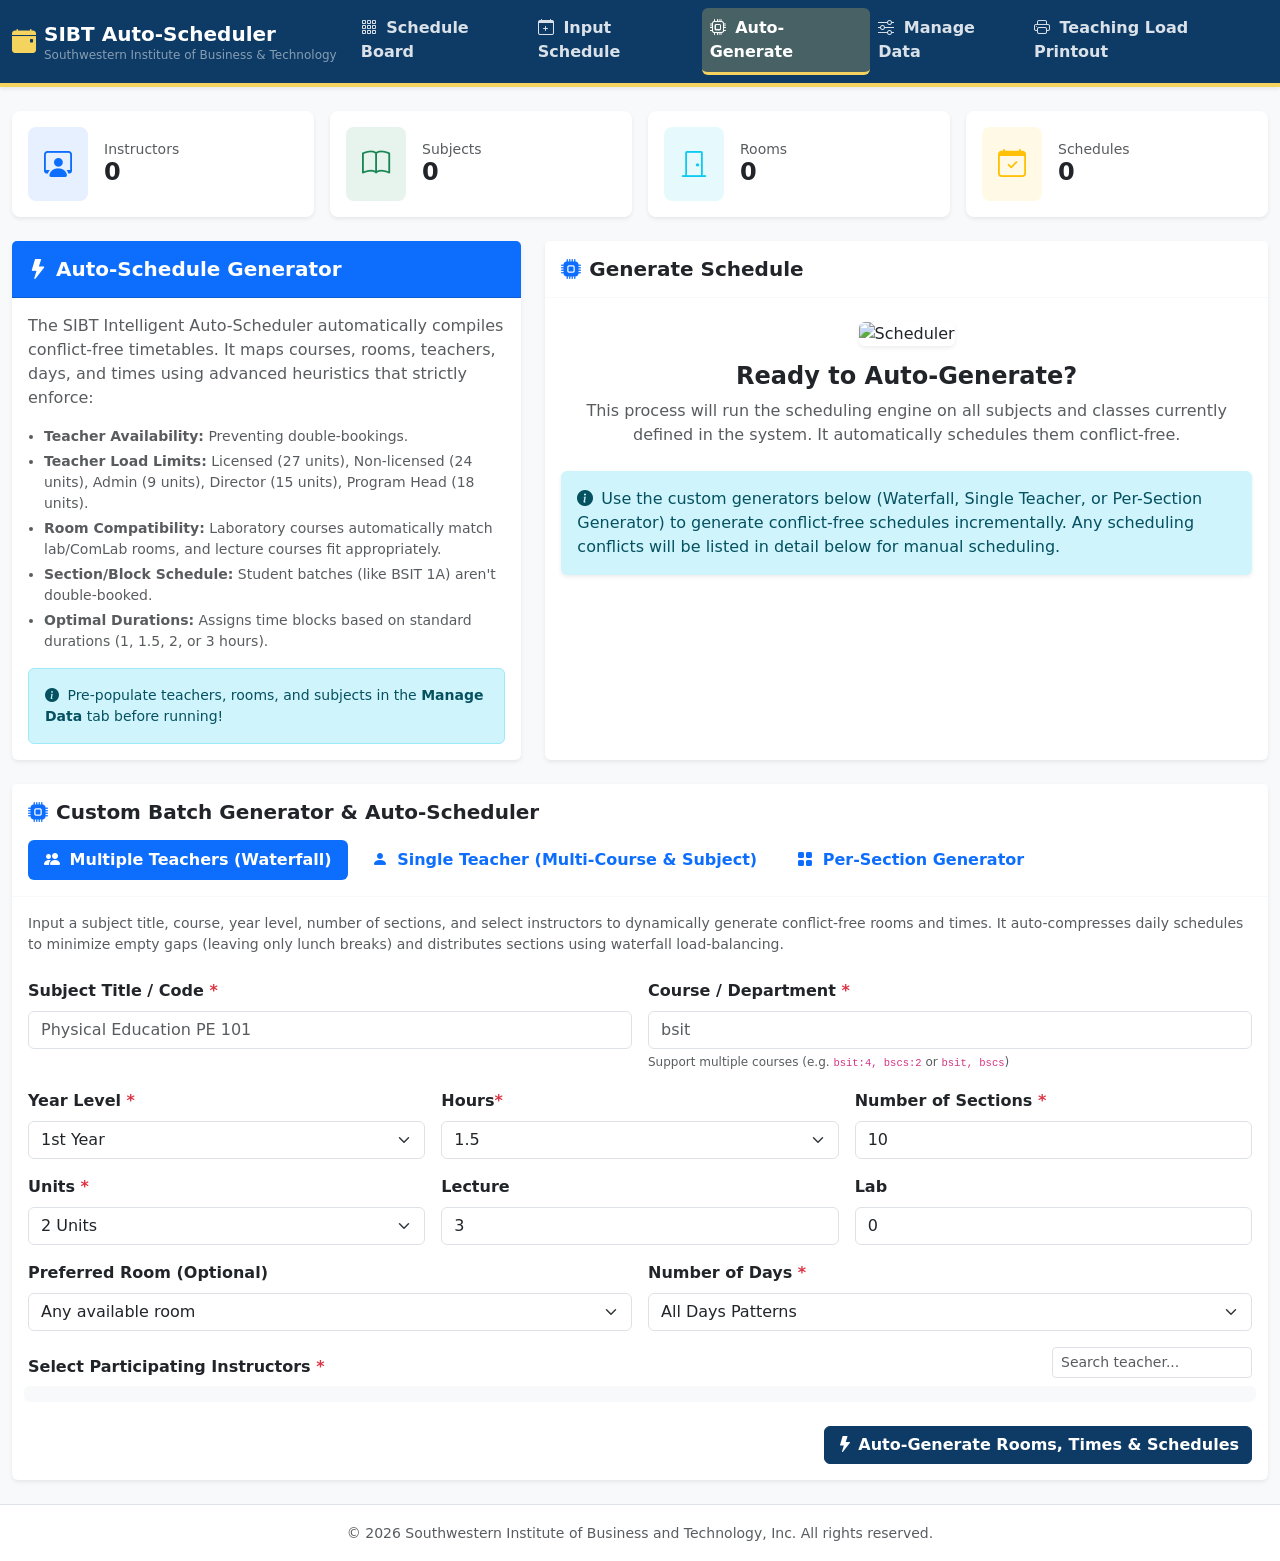
==== auto.html @ 99e2405f "Split application into standalone HTML pages and update pagination & SIBT blue/yellow theme - Create" ====
<!DOCTYPE html>
<html lang="en">
<head>
  <meta charset="UTF-8">
  <meta name="viewport" content="width=device-width, initial-scale=1.0">
  <title>Auto-Generate - SIBT Auto-Scheduler</title>
  <!-- Bootstrap 5 CSS -->
  <link href="https://cdn.jsdelivr.net/npm/bootstrap@5.3.2/dist/css/bootstrap.min.css" rel="stylesheet">
  <!-- Bootstrap Icons -->
  <link href="https://cdn.jsdelivr.net/npm/bootstrap-icons@1.11.1/font/bootstrap-icons.css" rel="stylesheet">
  <!-- Custom Stylesheet -->
  <link rel="stylesheet" href="style.css">
</head>
<body class="bg-light">

  <!-- Navigation Navbar -->
  <nav class="navbar navbar-expand-lg navbar-dark navbar-sibt shadow-sm no-print">
    <div class="container-fluid">
      <a class="navbar-brand d-flex align-items-center" href="board.html">
        <i class="bi bi-calendar-event-fill me-2 fs-4"></i>
        <div>
          <span class="fw-bold tracking-tight">SIBT Auto-Scheduler</span>
          <div class="text-white-50 small" style="font-size: 0.75rem; margin-top: -3px;">Southwestern Institute of Business & Technology</div>
        </div>
      </a>
      <button class="navbar-toggler" type="button" data-bs-toggle="collapse" data-bs-target="#navbarNav">
        <span class="navbar-toggler-icon"></span>
      </button>
      <div class="collapse navbar-collapse" id="navbarNav">
        <ul class="navbar-nav ms-auto fw-medium">
          <li class="nav-item">
            <a class="nav-link" id="tab-board" href="board.html">
              <i class="bi bi-grid-3x3-gap me-1"></i> Schedule Board
            </a>
          </li>
          <li class="nav-item">
            <a class="nav-link" id="tab-manual" href="input.html">
              <i class="bi bi-calendar-plus me-1"></i> Input Schedule
            </a>
          </li>
          <li class="nav-item">
            <a class="nav-link active" id="tab-auto" href="auto.html">
              <i class="bi bi-cpu me-1"></i> Auto-Generate
            </a>
          </li>
          <li class="nav-item">
            <a class="nav-link" id="tab-manage" href="manage.html">
              <i class="bi bi-sliders me-1"></i> Manage Data
            </a>
          </li>
          <li class="nav-item">
            <a class="nav-link" id="tab-print" href="print.html">
              <i class="bi bi-printer me-1"></i> Teaching Load Printout
            </a>
          </li>
        </ul>
      </div>
    </div>
  </nav>

  <div class="container-fluid py-4 no-print">
    <!-- Quick Stats Cards -->
    <div id="statsRow" class="row g-3 mb-4">
      <div class="col-6 col-md-3">
        <div class="card border-0 shadow-sm rounded-3">
          <div class="card-body d-flex align-items-center">
            <div class="bg-primary bg-opacity-10 text-primary p-3 rounded-3 me-3">
              <i class="bi bi-person-workspace fs-3"></i>
            </div>
            <div>
              <h6 class="text-muted mb-0 small">Instructors</h6>
              <h4 class="fw-bold mb-0" id="stat-instructors">0</h4>
            </div>
          </div>
        </div>
      </div>
      <div class="col-6 col-md-3">
        <div class="card border-0 shadow-sm rounded-3">
          <div class="card-body d-flex align-items-center">
            <div class="bg-success bg-opacity-10 text-success p-3 rounded-3 me-3">
              <i class="bi bi-book fs-3"></i>
            </div>
            <div>
              <h6 class="text-muted mb-0 small">Subjects</h6>
              <h4 class="fw-bold mb-0" id="stat-subjects">0</h4>
            </div>
          </div>
        </div>
      </div>
      <div class="col-6 col-md-3">
        <div class="card border-0 shadow-sm rounded-3">
          <div class="card-body d-flex align-items-center">
            <div class="bg-info bg-opacity-10 text-info p-3 rounded-3 me-3">
              <i class="bi bi-door-closed fs-3"></i>
            </div>
            <div>
              <h6 class="text-muted mb-0 small">Rooms</h6>
              <h4 class="fw-bold mb-0" id="stat-rooms">0</h4>
            </div>
          </div>
        </div>
      </div>
      <div class="col-6 col-md-3">
        <div class="card border-0 shadow-sm rounded-3">
          <div class="card-body d-flex align-items-center">
            <div class="bg-warning bg-opacity-10 text-warning p-3 rounded-3 me-3">
              <i class="bi bi-calendar-check fs-3"></i>
            </div>
            <div>
              <h6 class="text-muted mb-0 small">Schedules</h6>
              <h4 class="fw-bold mb-0" id="stat-schedules">0</h4>
            </div>
          </div>
        </div>
      </div>
    </div>

    <!-- Alert Container for Conflicts/Warnings -->
    <div id="globalAlerts" class="mb-4"></div>

    <!-- ================= AUTO-GENERATOR TAB ================= -->
    <div id="panel-auto" class="tab-panel">
      <!-- TOP ROW: Instructions Panel & Controller Panel -->
      <div class="row mb-4">
        <!-- Instructions Panel -->
        <div class="col-lg-5">
          <div class="card border-0 shadow-sm h-100">
            <div class="card-header bg-primary text-white py-3">
              <h5 class="mb-0 fw-bold"><i class="bi bi-lightning-fill me-2"></i>Auto-Schedule Generator</h5>
            </div>
            <div class="card-body">
              <p class="card-text text-muted">
                The SIBT Intelligent Auto-Scheduler automatically compiles conflict-free timetables. It maps courses, rooms, teachers, days, and times using advanced heuristics that strictly enforce:
              </p>
              <ul class="text-muted small ps-3">
                <li class="mb-1"><strong>Teacher Availability:</strong> Preventing double-bookings.</li>
                <li class="mb-1"><strong>Teacher Load Limits:</strong> Licensed (27 units), Non-licensed (24 units), Admin (9 units), Director (15 units), Program Head (18 units).</li>
                <li class="mb-1"><strong>Room Compatibility:</strong> Laboratory courses automatically match lab/ComLab rooms, and lecture courses fit appropriately.</li>
                <li class="mb-1"><strong>Section/Block Schedule:</strong> Student batches (like BSIT 1A) aren't double-booked.</li>
                <li class="mb-1"><strong>Optimal Durations:</strong> Assigns time blocks based on standard durations (1, 1.5, 2, or 3 hours).</li>
              </ul>
              <div class="alert alert-info mt-3 small mb-0">
                <i class="bi bi-info-circle-fill me-1"></i> Pre-populate teachers, rooms, and subjects in the <strong>Manage Data</strong> tab before running!
              </div>
            </div>
          </div>
        </div>

        <!-- Controller Panel -->
        <div class="col-lg-7">
          <div class="card border-0 shadow-sm h-100">
            <div class="card-header bg-white py-3 border-light">
              <h5 class="mb-0 fw-bold text-dark"><i class="bi bi-cpu-fill me-2 text-primary"></i>Generate Schedule</h5>
            </div>
            <div class="card-body text-center py-4">
              <div class="mb-4">
                <img src="https://images.unsplash.com/photo-1516321318423-f06f85e504b3?auto=format&fit=crop&w=400&q=80" alt="Scheduler" class="img-fluid rounded mb-3 shadow-sm" style="max-height: 140px; object-fit: cover;">
                <h4 class="fw-bold">Ready to Auto-Generate?</h4>
                <p class="text-muted">This process will run the scheduling engine on all subjects and classes currently defined in the system. It automatically schedules them conflict-free.</p>
              </div>

              <div class="alert alert-info border-0 shadow-sm text-start mb-0">
                <i class="bi bi-info-circle-fill me-2"></i>Use the custom generators below (Waterfall, Single Teacher, or Per-Section Generator) to generate conflict-free schedules incrementally. Any scheduling conflicts will be listed in detail below for manual scheduling.
              </div>
            </div>
          </div>

          <!-- Log Box / Result Box -->
          <div class="card border-0 shadow-sm d-none mt-4" id="autoSchedulerResults">
            <div class="card-header bg-white py-3 border-light d-flex justify-content-between align-items-center">
              <h6 class="mb-0 fw-bold"><i class="bi bi-terminal me-2"></i>Execution Logs & Statistics</h6>
              <span class="badge" id="schedulerStatusBadge">Success</span>
            </div>
            <div class="card-body">
              <div class="row text-center mb-3">
                <div class="col-4">
                  <div class="p-2 border rounded">
                    <span class="text-muted d-block small">Total Subjects</span>
                    <strong class="fs-5" id="log-total-subjects">0</strong>
                  </div>
                </div>
                <div class="col-4">
                  <div class="p-2 border rounded bg-success bg-opacity-10 text-success">
                    <span class="d-block small">Scheduled</span>
                    <strong class="fs-5" id="log-scheduled">0</strong>
                  </div>
                </div>
                <div class="col-4">
                  <div class="p-2 border rounded bg-danger bg-opacity-10 text-danger">
                    <span class="d-block small">Unscheduled</span>
                    <strong class="fs-5" id="log-unscheduled">0</strong>
                  </div>
                </div>
              </div>
              <div class="bg-dark text-light p-3 rounded" style="font-family: monospace; font-size: 0.8rem; max-height: 200px; overflow-y: auto;" id="schedulerConsole">
                <!-- Log entries -->
              </div>
            </div>
          </div>
        </div>
      </div>

      <!-- BOTTOM ROW: Custom Batch Generator & Auto-Scheduler Card -->
      <div class="row">
        <div class="col-12">
          <div class="card border-0 shadow-sm">
            <div class="card-header bg-white py-3 border-light">
              <h5 class="mb-3 fw-bold text-dark"><i class="bi bi-cpu-fill me-2 text-primary"></i>Custom Batch Generator & Auto-Scheduler</h5>
              <!-- Mode Tabs at Top under Card Header -->
              <ul class="nav nav-pills gap-2" id="batch-tabs" role="tablist">
                <li class="nav-item" role="presentation">
                  <button class="nav-link active fw-bold btn-sm rounded-2 px-3" id="tab-mode-waterfall" data-bs-toggle="pill" data-bs-target="#pane-mode-waterfall" type="button" role="tab">
                    <i class="bi bi-people-fill me-1"></i> Multiple Teachers (Waterfall)
                  </button>
                </li>
                <li class="nav-item" role="presentation">
                  <button class="nav-link fw-semibold btn-sm rounded-2 px-3" id="tab-mode-single" data-bs-toggle="pill" data-bs-target="#pane-mode-single" type="button" role="tab">
                    <i class="bi bi-person-fill me-1"></i> Single Teacher (Multi-Course & Subject)
                  </button>
                </li>
                <li class="nav-item" role="presentation">
                  <button class="nav-link fw-semibold btn-sm rounded-2 px-3" id="tab-mode-section" data-bs-toggle="pill" data-bs-target="#pane-mode-section" type="button" role="tab">
                    <i class="bi bi-grid-fill me-1"></i> Per-Section Generator
                  </button>
                </li>
              </ul>
            </div>
            <div class="card-body">
              <div class="tab-content" id="batchTabContent">
                <!-- PANE 1: MULTIPLE TEACHERS WATERFALL -->
                <div class="tab-pane fade show active" id="pane-mode-waterfall" role="tabpanel">
                  <p class="text-muted small mb-4">Input a subject title, course, year level, number of sections, and select instructors to dynamically generate conflict-free rooms and times. It auto-compresses daily schedules to minimize empty gaps (leaving only lunch breaks) and distributes sections using waterfall load-balancing.</p>
                  <form id="waterfallForm" onsubmit="event.preventDefault();">
                    <div class="row g-3">
                      <div class="col-md-6">
                        <label class="form-label fw-semibold">Subject Title / Code <span class="text-danger">*</span></label>
                        <input type="text" class="form-control" id="batch-subject" placeholder="Physical Education PE 101" list="existing-subjects-list" required>
                        <datalist id="existing-subjects-list">
                          <!-- Filled dynamically -->
                        </datalist>
                      </div>
                      <div class="col-md-6">
                        <label class="form-label fw-semibold">Course / Department <span class="text-danger">*</span></label>
                        <input type="text" class="form-control" id="batch-course" placeholder="bsit" required>
                        <small class="text-muted" style="font-size: 0.75rem;">Support multiple courses (e.g. <code>bsit:4, bscs:2</code> or <code>bsit, bscs</code>)</small>
                      </div>
                      <div class="col-md-4">
                        <label class="form-label fw-semibold">Year Level <span class="text-danger">*</span></label>
                        <select class="form-select" id="batch-year">
                          <option value="1" selected>1st Year</option>
                          <option value="2">2nd Year</option>
                          <option value="3">3rd Year</option>
                          <option value="4">4th Year</option>
                        </select>
                      </div>
                      <div class="col-md-4">
                        <label class="form-label fw-semibold">Hours<span class="text-danger">*</span></label>
                        <select class="form-select" id="batch-hours">
                          <option value="1">1</option>
                          <option value="1.5" selected>1.5</option>
                          <option value="2">2</option>
                          <option value="3">3</option>
                        </select>
                      </div>
                      <div class="col-md-4">
                        <label class="form-label fw-semibold">Number of Sections <span class="text-danger">*</span></label>
                        <input type="number" class="form-control" id="batch-sections-count" min="1" max="24" value="10" required>
                      </div>
                      <div class="col-md-4">
                        <label class="form-label fw-semibold">Units <span class="text-danger">*</span></label>
                        <select class="form-select" id="batch-units">
                          <option value="1">1 Unit</option>
                          <option value="2" selected>2 Units</option>
                          <option value="3">3 Units</option>
                          <option value="4">4 Units</option>
                          <option value="5">5 Units</option>
                        </select>
                      </div>
                      <div class="col-md-4">
                        <label class="form-label fw-semibold">Lecture</label>
                        <input type="number" class="form-control" id="batch-lec-hours" min="0" max="10" value="3">
                      </div>
                      <div class="col-md-4">
                        <label class="form-label fw-semibold">Lab</label>
                        <input type="number" class="form-control" id="batch-lab-hours" min="0" max="10" value="0">
                      </div>
                      <div class="col-md-6">
                        <label class="form-label fw-semibold">Preferred Room (Optional)</label>
                        <select class="form-select" id="waterfall-room">
                          <option value="">Any available room</option>
                          <!-- Filled dynamically -->
                        </select>
                      </div>
                      <div class="col-md-6">
                        <label class="form-label fw-semibold">Number of Days <span class="text-danger">*</span></label>
                        <select class="form-select" id="batch-days-count">
                          <option value="all" selected>All Days Patterns</option>
                          <option value="1">1 Day per week</option>
                          <option value="2">2 Days per week</option>
                          <option value="3">3 Days per week</option>
                        </select>
                      </div>
                      <div class="col-12">
                        <div class="d-flex flex-wrap justify-content-between align-items-center mb-2 gap-2">
                          <label class="form-label fw-semibold mb-0">Select Participating Instructors <span class="text-danger">*</span></label>
                          <div class="d-flex flex-wrap gap-2 align-items-center">
                            <input type="text" id="waterfall-teacher-search" class="form-control form-control-sm" placeholder="Search teacher..." oninput="onWaterfallSearchChange()" style="max-width: 200px;">
                            <nav aria-label="Waterfall Pagination" class="mb-0">
                              <ul class="pagination pagination-sm mb-0" id="waterfall-teachers-pagination">
                                <!-- Pagination dynamic -->
                              </ul>
                            </nav>
                          </div>
                        </div>
                        <div id="waterfall-instructors-list" class="row g-2 p-2 bg-light rounded" style="max-height: 180px; overflow-y: auto;">
                          <!-- Filled dynamically with checkboxes -->
                        </div>
                      </div>
                      <div class="col-12 d-flex justify-content-end mt-4">
                        <button type="button" class="btn btn-primary" onclick="runWaterfallScheduler()">
                          <i class="bi bi-lightning-fill"></i> Auto-Generate Rooms, Times & Schedules
                        </button>
                      </div>
                    </div>
                  </form>
                </div>

                <!-- PANE 2: SINGLE TEACHER -->
                <div class="tab-pane fade" id="pane-mode-single" role="tabpanel">
                  <p class="text-muted small mb-4">Generate schedules assigned to a single dedicated instructor across multiple sections.</p>
                  <form id="singleTeacherForm" onsubmit="event.preventDefault();">
                    <div class="row g-3">
                      <div class="col-md-6">
                        <label class="form-label fw-semibold">Subject Title / Code <span class="text-danger">*</span></label>
                        <input type="text" class="form-control" id="single-subject" placeholder="Computer Programming CC 102" list="existing-subjects-list" required>
                      </div>
                      <div class="col-md-6">
                        <label class="form-label fw-semibold">Course / Department <span class="text-danger">*</span></label>
                        <input type="text" class="form-control" id="single-course" placeholder="bsit" required>
                      </div>
                      <div class="col-md-4">
                        <label class="form-label fw-semibold">Year Level</label>
                        <select class="form-select" id="single-year">
                          <option value="1">1st Year</option>
                          <option value="2">2nd Year</option>
                          <option value="3">3rd Year</option>
                          <option value="4">4th Year</option>
                        </select>
                      </div>
                      <div class="col-md-4">
                        <label class="form-label fw-semibold">Hours<span class="text-danger">*</span></label>
                        <select class="form-select" id="single-hours">
                          <option value="1">1</option>
                          <option value="1.5" selected>1.5</option>
                          <option value="2">2</option>
                          <option value="3">3</option>
                        </select>
                      </div>
                      <div class="col-md-4">
                        <label class="form-label fw-semibold">Number of Sections</label>
                        <input type="number" class="form-control" id="single-sections" min="1" max="10" value="3">
                      </div>
                      <div class="col-md-6">
                        <label class="form-label fw-semibold">Select Instructor <span class="text-danger">*</span></label>
                        <select class="form-select" id="single-mode-teacher" required>
                          <option value="">Choose teacher...</option>
                        </select>
                      </div>
                      <div class="col-md-6">
                        <label class="form-label fw-semibold">Number of Days <span class="text-danger">*</span></label>
                        <select class="form-select" id="single-days-count">
                          <option value="all" selected>All Days Patterns</option>
                          <option value="1">1 Day per week</option>
                          <option value="2">2 Days per week</option>
                          <option value="3">3 Days per week</option>
                        </select>
                      </div>
                      <div class="col-12 d-flex justify-content-end mt-4">
                        <button type="button" class="btn btn-primary" onclick="runSingleTeacherScheduler()">
                          <i class="bi bi-lightning-fill"></i> Generate Single Teacher Schedule
                        </button>
                      </div>
                    </div>
                  </form>
                </div>

                <!-- PANE 3: PER-SECTION GENERATOR -->
                <div class="tab-pane fade" id="pane-mode-section" role="tabpanel">
                  <p class="text-muted small mb-3">Select course, year, section, and curriculum to automatically display all subjects for the section and assign instructors.</p>
                  <form id="perSectionForm" onsubmit="event.preventDefault();">
                    <div class="row g-3 mb-3">
                      <div class="col-md-3">
                        <label class="form-label fw-semibold">Course / Dept <span class="text-danger">*</span></label>
                        <select class="form-select" id="section-course" onchange="loadSectionSubjects()">
                          <option value="BSIT">BSIT</option>
                          <option value="BEED">BEED</option>
                          <option value="BSED">BSED</option>
                          <option value="BSCA">BSCA</option>
                          <option value="BSCRIM">BSCRIM</option>
                          <option value="BSHM">BSHM</option>
                          <option value="BSBA-FM">BSBA-FM</option>
                          <option value="BSBA-HRDM">BSBA-HRDM</option>
                          <option value="BSBA-MM">BSBA-MM</option>
                        </select>
                      </div>
                      <div class="col-md-2">
                        <label class="form-label fw-semibold">Year Level <span class="text-danger">*</span></label>
                        <select class="form-select" id="section-year" onchange="loadSectionSubjects()">
                          <option value="1">1st Year</option>
                          <option value="2">2nd Year</option>
                          <option value="3">3rd Year</option>
                          <option value="4">4th Year</option>
                        </select>
                      </div>
                      <div class="col-md-2">
                        <label class="form-label fw-semibold">Semester <span class="text-danger">*</span></label>
                        <select class="form-select" id="section-semester" onchange="loadSectionSubjects()">
                          <option value="1" selected>1st Semester</option>
                          <option value="2">2nd Semester</option>
                          <option value="all">All Semesters</option>
                        </select>
                      </div>
                      <div class="col-md-2">
                        <label class="form-label fw-semibold">Section / Block <span class="text-danger">*</span></label>
                        <select class="form-select" id="section-block" onchange="loadSectionSubjects()">
                          <option value="1A">1A</option>
                          <option value="1B">1B</option>
                          <option value="2A">2A</option>
                          <option value="2B">2B</option>
                          <option value="3A">3A</option>
                          <option value="3B">3B</option>
                          <option value="4A">4A</option>
                          <option value="4B">4B</option>
                        </select>
                      </div>
                      <div class="col-md-3">
                        <label class="form-label fw-semibold">Curriculum <span class="text-danger">*</span></label>
                        <select class="form-select" id="section-curriculum" onchange="loadSectionSubjects()">
                          <option value="new">New Curriculum</option>
                          <option value="old">Old Curriculum</option>
                          <option value="all">All Curriculums</option>
                        </select>
                      </div>
                    </div>

                    <!-- Subjects & Instructor Mapping Table Container -->
                    <div id="section-subjects-wrapper" class="card border mb-3">
                      <div class="card-header bg-light py-2 d-flex justify-content-between align-items-center">
                        <span class="fw-bold text-dark small"><i class="bi bi-journal-bookmark-fill me-1 text-primary"></i>Matching Subjects for Selected Section</span>
                        <span class="badge bg-secondary" id="section-subject-count">0 Subjects Found</span>
                      </div>
                      <div class="card-body p-0">
                        <div class="table-responsive">
                          <table class="table table-hover align-middle mb-0">
                            <thead class="table-light fs-7 fw-bold">
                              <tr>
                                <th>Subject Code & Title</th>
                                <th>Type</th>
                                <th class="text-center">Units</th>
                                <th class="text-center">Lec/Lab</th>
                                <th style="min-width: 100px;">Hours</th>
                                <th style="min-width: 150px;">Number of Days</th>
                                <th style="min-width: 220px;">Assigned Instructor</th>
                              </tr>
                            </thead>
                            <tbody id="section-subjects-list">
                              <!-- Dynamically populated -->
                            </tbody>
                          </table>
                        </div>
                      </div>
                    </div>

                    <div class="d-flex justify-content-end">
                      <button type="button" class="btn btn-primary" onclick="runPerSectionScheduler()">
                        <i class="bi bi-lightning-fill me-1"></i> Generate Section Schedule
                      </button>
                    </div>
                  </form>
                </div>
              </div>
            </div>
          </div>
        </div>
      </div>
    </div>
  </div>

  <!-- Footer -->
  <footer class="footer bg-white py-3 border-top mt-auto no-print">
    <div class="container text-center">
      <span class="text-muted small">© 2026 Southwestern Institute of Business and Technology, Inc. All rights reserved.</span>
    </div>
  </footer>

  <!-- Toast Notification System -->
  <div class="toast-container position-fixed bottom-0 end-0 p-3 no-print">
    <div id="actionToast" class="toast align-items-center text-white bg-dark border-0" role="alert" aria-live="assertive" aria-atomic="true">
      <div class="d-flex">
        <div class="toast-body" id="toastMsg">
          Success!
        </div>
        <button type="button" class="btn-close btn-close-white me-2 m-auto" data-bs-dismiss="toast" aria-label="Close"></button>
      </div>
    </div>
  </div>

  <!-- Bootstrap 5 JavaScript Bundle -->
  <script src="https://cdn.jsdelivr.net/npm/bootstrap@5.3.2/dist/js/bootstrap.bundle.min.js"></script>
  <!-- Core Logic Script -->
  <script src="script.js"></script>
</body>
</html>
---- style.css ----
/* Custom SIBT Styling - SIBT Royal Blue & Golden Yellow Theme */

:root {
  --sibt-blue: #0d3b66;
  --sibt-blue-dark: #092847;
  --sibt-blue-light: #1d4ed8;
  --sibt-yellow: #f4d35e;
  --sibt-yellow-dark: #e0a96d;
  --sibt-gold: #f59e0b;
}

body {
  font-family: 'Segoe UI', system-ui, -apple-system, sans-serif;
  background-color: #f4f6f9;
  display: flex;
  flex-direction: column;
  min-height: 100vh;
}

/* Header & Navbar SIBT Theme */
.navbar-sibt {
  background-color: var(--sibt-blue) !important;
  border-bottom: 4px solid var(--sibt-yellow);
}

.navbar-sibt .navbar-brand {
  color: #ffffff !important;
}

.navbar-sibt .navbar-brand i {
  color: var(--sibt-yellow) !important;
}

.navbar-sibt .nav-link {
  color: rgba(255, 255, 255, 0.85) !important;
  font-weight: 600;
  padding: 0.5rem 1rem;
  border-radius: 6px;
  transition: all 0.2s ease-in-out;
}

.navbar-sibt .nav-link:hover {
  color: var(--sibt-yellow) !important;
  background-color: rgba(255, 255, 255, 0.08);
}

.navbar-sibt .nav-link.active {
  color: #ffffff !important;
  background-color: rgba(244, 211, 94, 0.25) !important;
  border-bottom: 3px solid var(--sibt-yellow);
}

/* Custom Scrollbar */
::-webkit-scrollbar {
  width: 8px;
  height: 8px;
}
::-webkit-scrollbar-track {
  background: #f1f1f1;
}
::-webkit-scrollbar-thumb {
  background: var(--sibt-blue);
  border-radius: 4px;
}
::-webkit-scrollbar-thumb:hover {
  background: var(--sibt-blue-dark);
}

/* Custom styles for tables and forms */
.fs-7 {
  font-size: 0.8rem;
}

.table > thead {
  background-color: #0d3b66 !important;
  color: #ffffff !important;
  font-weight: 600;
}

.table > thead th {
  background-color: #0d3b66 !important;
  color: #ffffff !important;
  border-bottom: 2px solid var(--sibt-yellow) !important;
}

.bg-light-blue {
  background-color: #f0f4f8;
  border: 1px solid #cbd5e1;
  border-radius: 8px;
}

/* Primary Button Override to SIBT Blue & Gold */
.btn-primary {
  background-color: var(--sibt-blue) !important;
  border-color: var(--sibt-blue) !important;
  color: #ffffff !important;
  font-weight: 600;
}

.btn-primary:hover, .btn-primary:focus {
  background-color: var(--sibt-blue-dark) !important;
  border-color: var(--sibt-blue-dark) !important;
}

.btn-warning, .btn-outline-warning {
  background-color: var(--sibt-yellow) !important;
  border-color: var(--sibt-gold) !important;
  color: #092847 !important;
  font-weight: 600;
}

/* Active sub-tab styling */
.list-group-item.active {
  background-color: var(--sibt-blue) !important;
  border-color: var(--sibt-blue) !important;
  color: #ffffff !important;
  border-left: 5px solid var(--sibt-yellow) !important;
}

/* Pagination SIBT Theme */
.pagination .page-item.active .page-link {
  background-color: var(--sibt-blue) !important;
  border-color: var(--sibt-blue) !important;
  color: var(--sibt-yellow) !important;
  font-weight: 700;
}

.pagination .page-link {
  color: var(--sibt-blue);
  font-weight: 600;
}

.pagination .page-link:hover {
  background-color: rgba(244, 211, 94, 0.2);
  color: var(--sibt-blue-dark);
}

/* Conflict styling on live monitor */
.conflict-card {
  border-left: 5px solid #dc3545 !important;
  background-color: #fff8f8;
}

.conflict-warning {
  color: #dc3545;
  font-weight: bold;
}

/* PRINT MEDIA RULES - Ensures High Fidelity print output matched to the images */
@media print {
  body {
    background-color: #fff !important;
    color: #000 !important;
    font-size: 11pt !important;
  }
  
  /* Hide standard screen elements completely during printing */
  .no-print, 
  nav, 
  footer, 
  .toast-container,
  #statsRow, 
  #filterForm, 
  .card-header,
  #globalAlerts,
  .btn,
  .tab-panel:not(#panel-print),
  .navbar,
  .container-fluid > *:not(#panel-print) {
    display: none !important;
  }

  /* Make sure panel-print occupies full page */
  #panel-print,
  #panel-print * {
    display: block !important;
  }

  .card {
    border: none !important;
    box-shadow: none !important;
    background: none !important;
  }

  .card-body {
    padding: 0 !important;
  }

  #printout-container {
    width: 100% !important;
    min-height: auto !important;
    box-shadow: none !important;
    padding: 0 !important;
    margin: 0 !important;
    display: block !important;
  }

  table {
    width: 100% !important;
    border-collapse: collapse !important;
  }

  table, th, td {
    border: 1.5px solid #000 !important;
    color: #000 !important;
  }

  th {
    background-color: #f2f2f2 !important;
    -webkit-print-color-adjust: exact;
    print-color-adjust: exact;
  }

  /* Force exact print background colors if supported */
  * {
    -webkit-print-color-adjust: exact !important;
    print-color-adjust: exact !important;
  }
}

/* Styling specifically for the printout form preview on screen */
#printout-container {
  border: 1px solid #dee2e6;
}

/* Header, lines, and form parameters in official assignment document */
.official-title {
  font-family: "Georgia", "Times New Roman", serif;
  font-weight: 800;
  color: #000;
  text-transform: uppercase;
}

.official-table th {
  background-color: #f8f9fa;
  color: #000;
  text-align: center;
  font-size: 0.85rem;
  border: 1px solid #000;
  vertical-align: middle;
}

.official-table td {
  border: 1px solid #000;
  font-size: 0.85rem;
  vertical-align: middle;
  padding: 6px;
  color: #000;
}

.official-summary-table td {
  border: 1px solid #000;
  font-size: 0.8rem;
  padding: 4px 8px;
}

/* Helper spacing */
.line-height-1 {
  line-height: 1.2;
}

/* Inline Editable Fields in Manage Data */
.editable-field {
  transition: all 0.2s ease-in-out;
  border-radius: 4px;
}

.editable-field:hover {
  background-color: rgba(13, 110, 253, 0.05) !important;
  border: 1px solid #ced4da !important;
  cursor: pointer;
}

.editable-field:focus {
  background-color: #ffffff !important;
  border: 1px solid #0d6efd !important;
  box-shadow: 0 0 0 0.2rem rgba(13, 110, 253, 0.25) !important;
  outline: none;
}
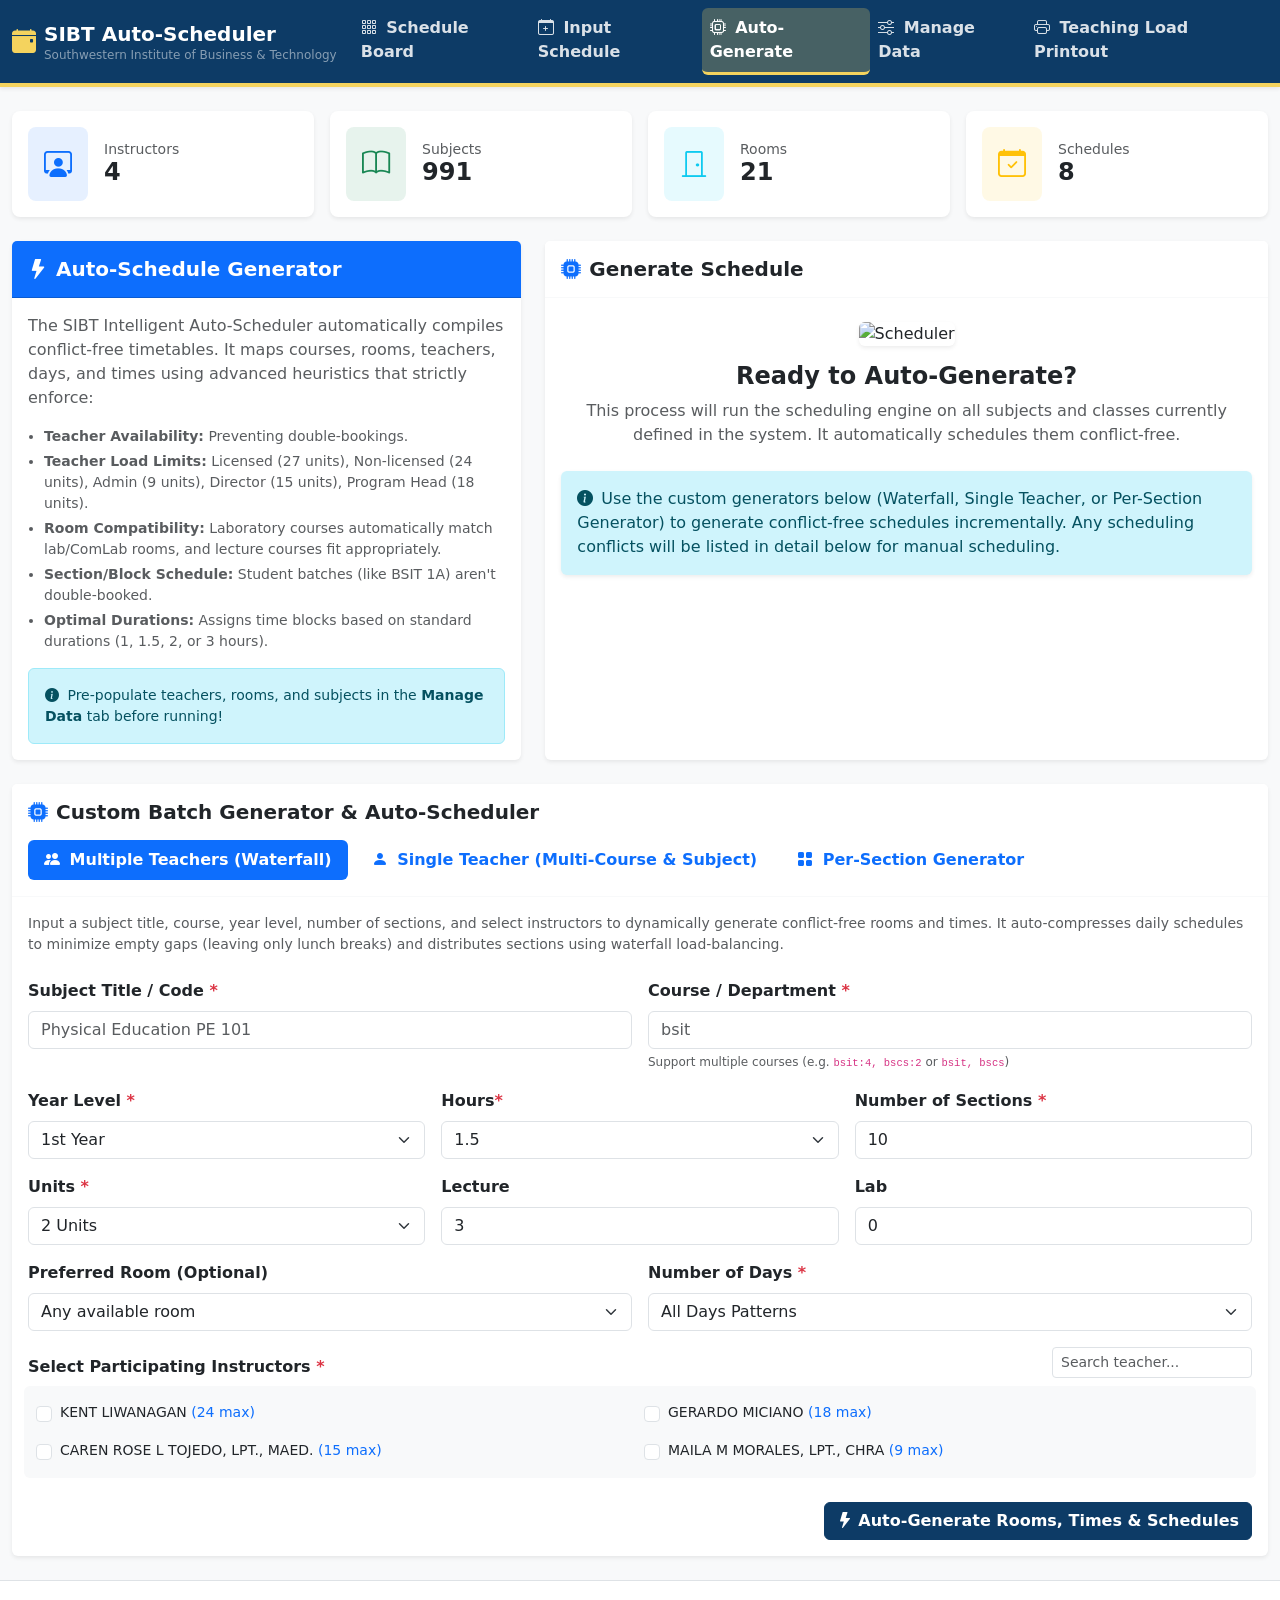
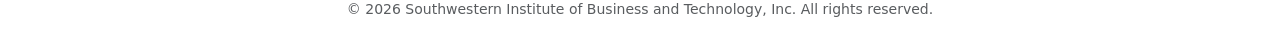
==== commit 7373f3aa: "Enhance section block updates and add conflict list view button to Per-Section Generator Co-authored" ====
--- a/auto.html
+++ b/auto.html
@@ -471,7 +471,10 @@
                       </div>
                     </div>
 
-                    <div class="d-flex justify-content-end">
+                    <div class="d-flex justify-content-end gap-2 align-items-center">
+                      <button type="button" class="btn btn-outline-danger d-none" id="viewSectionConflictsBtn" onclick="scrollToSectionLog()">
+                        <i class="bi bi-exclamation-triangle-fill me-1"></i> View Conflicts (<span id="sectionConflictCount">0</span>)
+                      </button>
                       <button type="button" class="btn btn-primary" onclick="runPerSectionScheduler()">
                         <i class="bi bi-lightning-fill me-1"></i> Generate Section Schedule
                       </button>
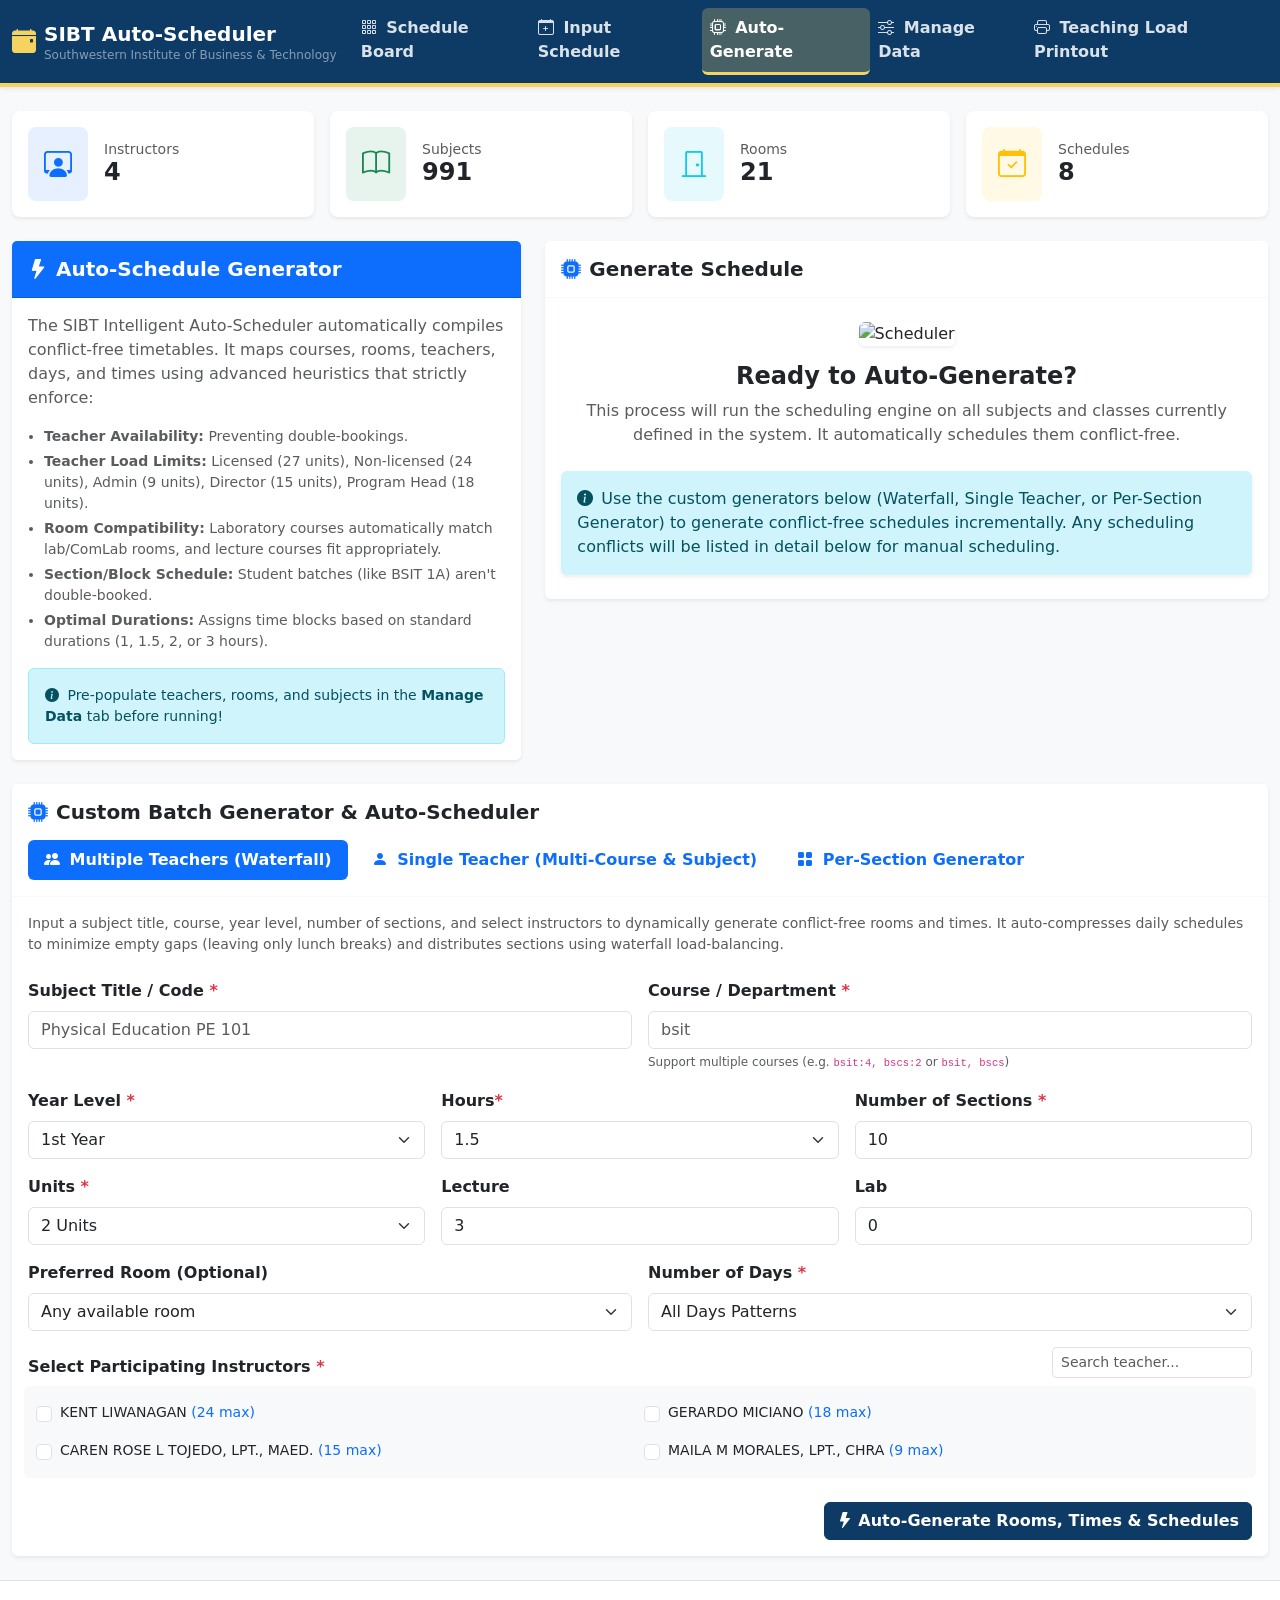
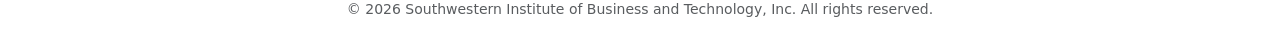
==== commit db789481: "feat: add conflicts modal and remove card vertical space on auto.html Co-authored-by: irardmo <22100" ====
--- a/auto.html
+++ b/auto.html
@@ -124,7 +124,7 @@
       <div class="row mb-4">
         <!-- Instructions Panel -->
         <div class="col-lg-5">
-          <div class="card border-0 shadow-sm h-100">
+          <div class="card border-0 shadow-sm">
             <div class="card-header bg-primary text-white py-3">
               <h5 class="mb-0 fw-bold"><i class="bi bi-lightning-fill me-2"></i>Auto-Schedule Generator</h5>
             </div>
@@ -132,7 +132,7 @@
               <p class="card-text text-muted">
                 The SIBT Intelligent Auto-Scheduler automatically compiles conflict-free timetables. It maps courses, rooms, teachers, days, and times using advanced heuristics that strictly enforce:
               </p>
-              <ul class="text-muted small ps-3">
+              <ul class="text-muted small ps-3 mb-0">
                 <li class="mb-1"><strong>Teacher Availability:</strong> Preventing double-bookings.</li>
                 <li class="mb-1"><strong>Teacher Load Limits:</strong> Licensed (27 units), Non-licensed (24 units), Admin (9 units), Director (15 units), Program Head (18 units).</li>
                 <li class="mb-1"><strong>Room Compatibility:</strong> Laboratory courses automatically match lab/ComLab rooms, and lecture courses fit appropriately.</li>
@@ -148,7 +148,7 @@
 
         <!-- Controller Panel -->
         <div class="col-lg-7">
-          <div class="card border-0 shadow-sm h-100">
+          <div class="card border-0 shadow-sm">
             <div class="card-header bg-white py-3 border-light">
               <h5 class="mb-0 fw-bold text-dark"><i class="bi bi-cpu-fill me-2 text-primary"></i>Generate Schedule</h5>
             </div>
@@ -472,7 +472,7 @@
                     </div>
 
                     <div class="d-flex justify-content-end gap-2 align-items-center">
-                      <button type="button" class="btn btn-outline-danger d-none" id="viewSectionConflictsBtn" onclick="scrollToSectionLog()">
+                      <button type="button" class="btn btn-outline-danger d-none" id="viewSectionConflictsBtn" onclick="openConflictsModal()">
                         <i class="bi bi-exclamation-triangle-fill me-1"></i> View Conflicts (<span id="sectionConflictCount">0</span>)
                       </button>
                       <button type="button" class="btn btn-primary" onclick="runPerSectionScheduler()">
@@ -508,6 +508,31 @@
     </div>
   </div>
 
+  <!-- Conflicts Popup Modal -->
+  <div class="modal fade" id="conflictsModal" tabindex="-1" aria-labelledby="conflictsModalLabel" aria-hidden="true">
+    <div class="modal-dialog modal-dialog-centered modal-lg">
+      <div class="modal-content border-0 shadow">
+        <div class="modal-header bg-danger text-white">
+          <h5 class="modal-title fw-bold" id="conflictsModalLabel">
+            <i class="bi bi-exclamation-triangle-fill me-2"></i>Scheduling Conflicts Observed
+          </h5>
+          <button type="button" class="btn-close btn-close-white" data-bs-dismiss="modal" aria-label="Close"></button>
+        </div>
+        <div class="modal-body p-4">
+          <p class="text-muted mb-3">
+            The auto-scheduler encountered constraints for the following items. Please review the reasons below for manual adjustment:
+          </p>
+          <div id="conflictsModalList" class="list-group list-group-flush border rounded overflow-auto" style="max-height: 350px;">
+            <!-- Dynamic conflict list -->
+          </div>
+        </div>
+        <div class="modal-footer bg-light">
+          <button type="button" class="btn btn-secondary" data-bs-dismiss="modal">Close</button>
+        </div>
+      </div>
+    </div>
+  </div>
+
   <!-- Bootstrap 5 JavaScript Bundle -->
   <script src="https://cdn.jsdelivr.net/npm/bootstrap@5.3.2/dist/js/bootstrap.bundle.min.js"></script>
   <!-- Core Logic Script -->
